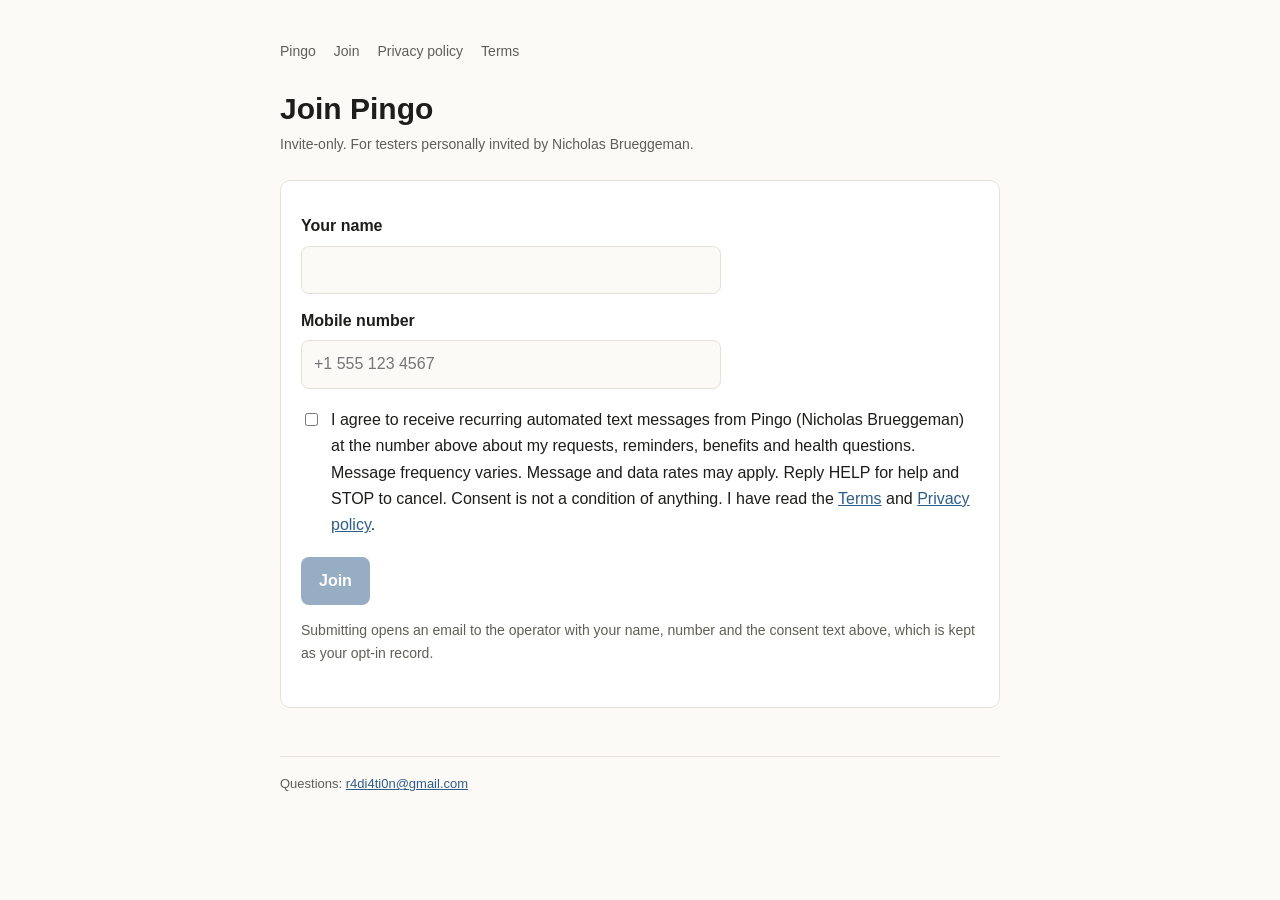
==== join.html @ 90ccc4e3 "Pingo privacy policy, terms and SMS opt-in page" ====
<!doctype html>
<html lang="en"><head><meta charset="utf-8"><meta name="viewport" content="width=device-width, initial-scale=1">
<title>Join Pingo</title><link rel="stylesheet" href="style.css"></head>
<body><main>
<nav><a href="./">Pingo</a><a href="join.html">Join</a><a href="privacy.html">Privacy policy</a><a href="terms.html">Terms</a></nav>
<h1>Join Pingo</h1>
<p class="meta">Invite-only. For testers personally invited by Nicholas Brueggeman.</p>
<form id="optin" class="box" action="mailto:r4di4ti0n@gmail.com?subject=Pingo%20opt-in" method="post" enctype="text/plain">
  <label for="name">Your name</label>
  <input id="name" name="name" type="text" autocomplete="name" required>
  <label for="phone">Mobile number</label>
  <input id="phone" name="mobile" type="tel" autocomplete="tel" placeholder="+1 555 123 4567" required>
  <label class="consent"><input id="agree" name="consent" type="checkbox" value="yes">
    <span id="consent-text">I agree to receive recurring automated text messages from Pingo (Nicholas Brueggeman) at the number above about my requests, reminders, benefits and health questions. Message frequency varies. Message and data rates may apply. Reply HELP for help and STOP to cancel. Consent is not a condition of anything. I have read the <a href="terms.html">Terms</a> and <a href="privacy.html">Privacy policy</a>.</span></label>
  <button id="submit" type="submit" disabled>Join</button>
  <p class="meta" style="margin-top:14px">Submitting opens an email to the operator with your name, number and the consent text above, which is kept as your opt-in record.</p>
</form>
<script>
const f=document.getElementById('optin'),a=document.getElementById('agree'),b=document.getElementById('submit');
a.addEventListener('change',()=>{b.disabled=!a.checked});
f.addEventListener('submit',e=>{e.preventDefault();if(!a.checked)return;
 const body=['Name: '+f.elements['name'].value,'Mobile: '+f.elements['mobile'].value,'Consent: yes','Consent text: '+document.getElementById('consent-text').innerText,'Submitted: '+new Date().toISOString()].join('\n');
 location.href='mailto:r4di4ti0n@gmail.com?subject='+encodeURIComponent('Pingo opt-in')+'&body='+encodeURIComponent(body);});
</script>
<footer>Questions: <a href="mailto:r4di4ti0n@gmail.com">r4di4ti0n@gmail.com</a></footer>
</main></body></html>
---- style.css ----
:root{--bg:#fbfaf7;--ink:#1d1d1b;--muted:#5f5e58;--line:#e4e1d8;--accent:#2f5d8a;--panel:#fff;color-scheme:light}
@media (prefers-color-scheme:dark){:root{--bg:#141413;--ink:#ecebe6;--muted:#a3a198;--line:#2f2e2a;--accent:#8fb6e0;--panel:#1c1c1a;color-scheme:dark}}
*{box-sizing:border-box}
body{margin:0;background:var(--bg);color:var(--ink);font:16px/1.65 -apple-system,BlinkMacSystemFont,"Segoe UI",Roboto,Arial,sans-serif}
main{max-width:760px;margin:0 auto;padding:40px 20px 80px}
nav{display:flex;gap:18px;flex-wrap:wrap;margin-bottom:28px;font-size:14px}
nav a{color:var(--muted);text-decoration:none}nav a:hover{color:var(--accent)}
h1{font-size:30px;line-height:1.2;margin:0 0 6px}
h2{font-size:19px;margin:30px 0 8px}
.meta{color:var(--muted);font-size:14px;margin:0 0 24px}
a{color:var(--accent)}
.box{background:var(--panel);border:1px solid var(--line);border-radius:10px;padding:18px 20px;margin:20px 0}
label{display:block;font-weight:600;margin:14px 0 6px}
input[type=text],input[type=tel]{width:100%;max-width:420px;padding:10px 12px;border:1px solid var(--line);border-radius:8px;background:var(--bg);color:var(--ink);font:inherit}
.consent{display:flex;gap:10px;align-items:flex-start;margin:18px 0;font-weight:400}
.consent input{margin-top:6px;flex:none}
button{background:var(--accent);color:#fff;border:0;border-radius:8px;padding:11px 18px;font:inherit;font-weight:600;cursor:pointer}
button:disabled{opacity:.5;cursor:not-allowed}
footer{margin-top:48px;border-top:1px solid var(--line);padding-top:16px;color:var(--muted);font-size:13px}
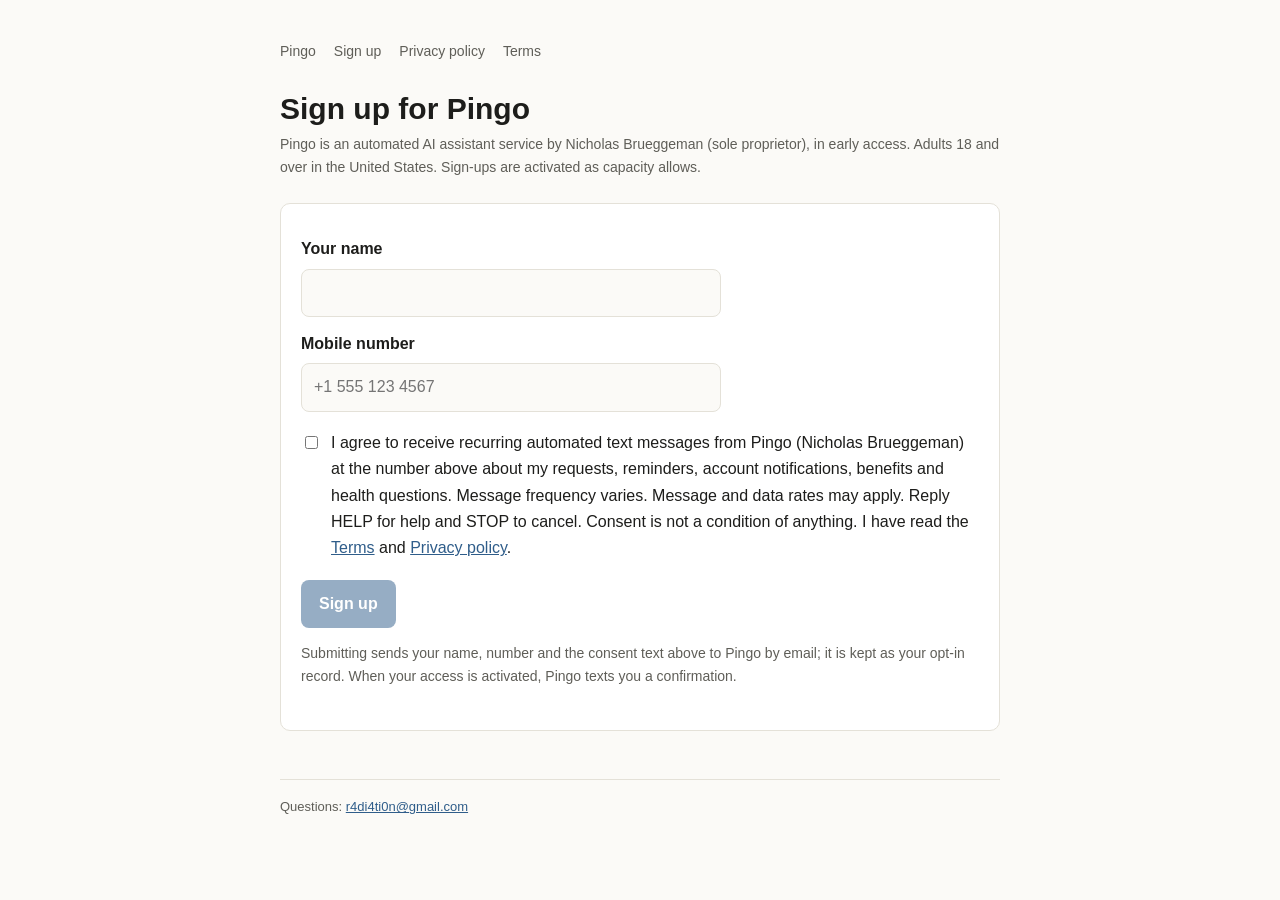
==== commit 681fe7a5: "Describe Pingo as an automated assistant service; sign-up wording" ====
--- a/join.html
+++ b/join.html
@@ -1,19 +1,19 @@
 <!doctype html>
 <html lang="en"><head><meta charset="utf-8"><meta name="viewport" content="width=device-width, initial-scale=1">
-<title>Join Pingo</title><link rel="stylesheet" href="style.css"></head>
+<title>Sign up for Pingo</title><link rel="stylesheet" href="style.css"></head>
 <body><main>
-<nav><a href="./">Pingo</a><a href="join.html">Join</a><a href="privacy.html">Privacy policy</a><a href="terms.html">Terms</a></nav>
-<h1>Join Pingo</h1>
-<p class="meta">Invite-only. For testers personally invited by Nicholas Brueggeman.</p>
+<nav><a href="./">Pingo</a><a href="join.html">Sign up</a><a href="privacy.html">Privacy policy</a><a href="terms.html">Terms</a></nav>
+<h1>Sign up for Pingo</h1>
+<p class="meta">Pingo is an automated AI assistant service by Nicholas Brueggeman (sole proprietor), in early access. Adults 18 and over in the United States. Sign-ups are activated as capacity allows.</p>
 <form id="optin" class="box" action="mailto:r4di4ti0n@gmail.com?subject=Pingo%20opt-in" method="post" enctype="text/plain">
   <label for="name">Your name</label>
   <input id="name" name="name" type="text" autocomplete="name" required>
   <label for="phone">Mobile number</label>
   <input id="phone" name="mobile" type="tel" autocomplete="tel" placeholder="+1 555 123 4567" required>
   <label class="consent"><input id="agree" name="consent" type="checkbox" value="yes">
-    <span id="consent-text">I agree to receive recurring automated text messages from Pingo (Nicholas Brueggeman) at the number above about my requests, reminders, benefits and health questions. Message frequency varies. Message and data rates may apply. Reply HELP for help and STOP to cancel. Consent is not a condition of anything. I have read the <a href="terms.html">Terms</a> and <a href="privacy.html">Privacy policy</a>.</span></label>
-  <button id="submit" type="submit" disabled>Join</button>
-  <p class="meta" style="margin-top:14px">Submitting opens an email to the operator with your name, number and the consent text above, which is kept as your opt-in record.</p>
+    <span id="consent-text">I agree to receive recurring automated text messages from Pingo (Nicholas Brueggeman) at the number above about my requests, reminders, account notifications, benefits and health questions. Message frequency varies. Message and data rates may apply. Reply HELP for help and STOP to cancel. Consent is not a condition of anything. I have read the <a href="terms.html">Terms</a> and <a href="privacy.html">Privacy policy</a>.</span></label>
+  <button id="submit" type="submit" disabled>Sign up</button>
+  <p class="meta" style="margin-top:14px">Submitting sends your name, number and the consent text above to Pingo by email; it is kept as your opt-in record. When your access is activated, Pingo texts you a confirmation.</p>
 </form>
 <script>
 const f=document.getElementById('optin'),a=document.getElementById('agree'),b=document.getElementById('submit');
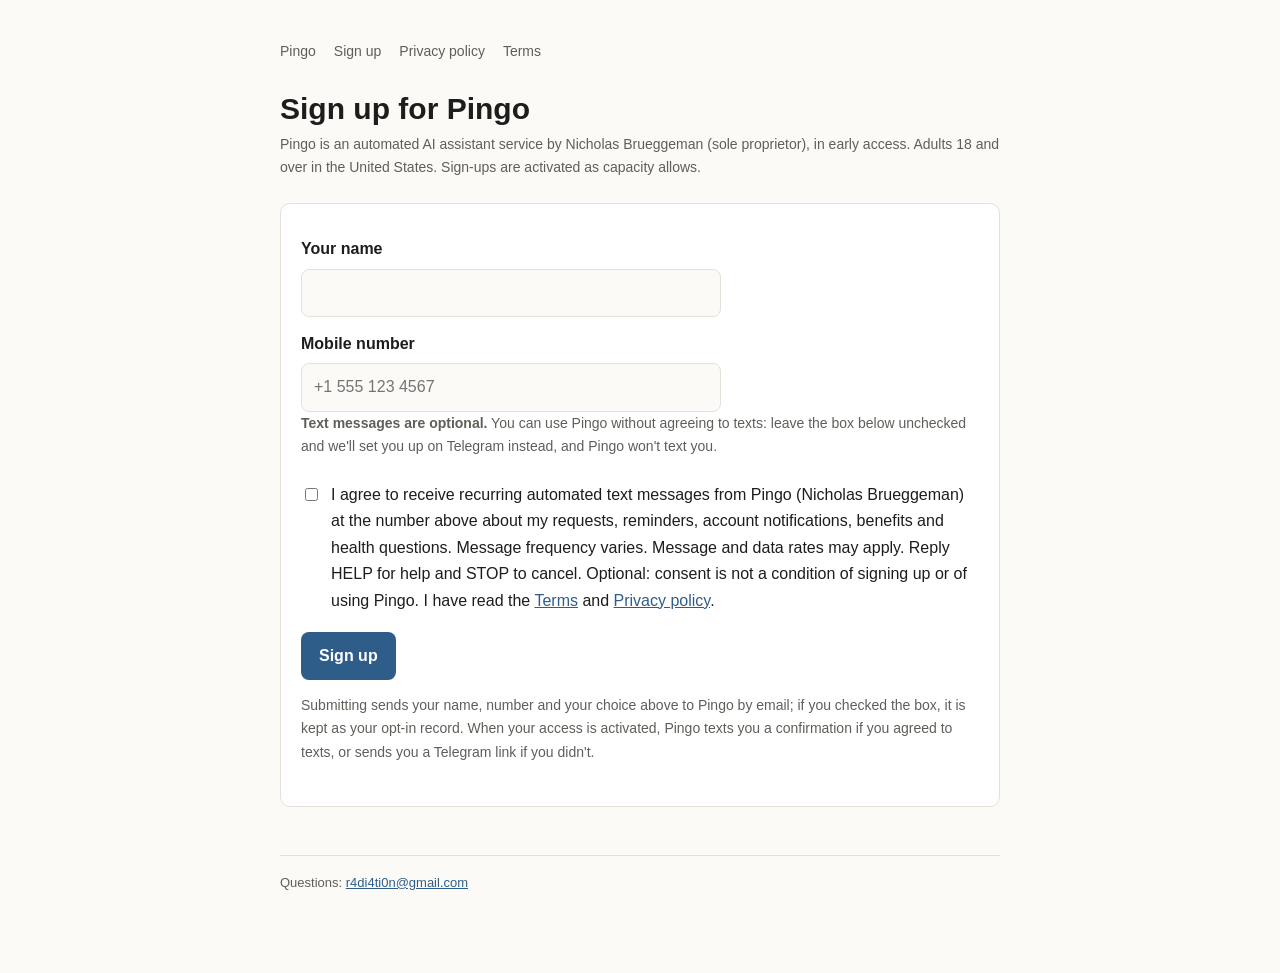
==== commit 80812242: "Text consent is optional: sign up without it and use Pingo on Telegram (Twilio error 30923)" ====
--- a/join.html
+++ b/join.html
@@ -10,16 +10,16 @@
   <input id="name" name="name" type="text" autocomplete="name" required>
   <label for="phone">Mobile number</label>
   <input id="phone" name="mobile" type="tel" autocomplete="tel" placeholder="+1 555 123 4567" required>
+  <p class="meta"><strong>Text messages are optional.</strong> You can use Pingo without agreeing to texts: leave the box below unchecked and we'll set you up on Telegram instead, and Pingo won't text you.</p>
   <label class="consent"><input id="agree" name="consent" type="checkbox" value="yes">
-    <span id="consent-text">I agree to receive recurring automated text messages from Pingo (Nicholas Brueggeman) at the number above about my requests, reminders, account notifications, benefits and health questions. Message frequency varies. Message and data rates may apply. Reply HELP for help and STOP to cancel. Consent is not a condition of anything. I have read the <a href="terms.html">Terms</a> and <a href="privacy.html">Privacy policy</a>.</span></label>
-  <button id="submit" type="submit" disabled>Sign up</button>
-  <p class="meta" style="margin-top:14px">Submitting sends your name, number and the consent text above to Pingo by email; it is kept as your opt-in record. When your access is activated, Pingo texts you a confirmation.</p>
+    <span id="consent-text">I agree to receive recurring automated text messages from Pingo (Nicholas Brueggeman) at the number above about my requests, reminders, account notifications, benefits and health questions. Message frequency varies. Message and data rates may apply. Reply HELP for help and STOP to cancel. Optional: consent is not a condition of signing up or of using Pingo. I have read the <a href="terms.html">Terms</a> and <a href="privacy.html">Privacy policy</a>.</span></label>
+  <button id="submit" type="submit">Sign up</button>
+  <p class="meta" style="margin-top:14px">Submitting sends your name, number and your choice above to Pingo by email; if you checked the box, it is kept as your opt-in record. When your access is activated, Pingo texts you a confirmation if you agreed to texts, or sends you a Telegram link if you didn't.</p>
 </form>
 <script>
-const f=document.getElementById('optin'),a=document.getElementById('agree'),b=document.getElementById('submit');
-a.addEventListener('change',()=>{b.disabled=!a.checked});
-f.addEventListener('submit',e=>{e.preventDefault();if(!a.checked)return;
- const body=['Name: '+f.elements['name'].value,'Mobile: '+f.elements['mobile'].value,'Consent: yes','Consent text: '+document.getElementById('consent-text').innerText,'Submitted: '+new Date().toISOString()].join('\n');
+const f=document.getElementById('optin'),a=document.getElementById('agree');
+f.addEventListener('submit',e=>{e.preventDefault();
+ const body=['Name: '+f.elements['name'].value,'Mobile: '+f.elements['mobile'].value,'Text messages: '+(a.checked?'yes (consented)':'no (use Telegram, no texts)'),...(a.checked?['Consent text: '+document.getElementById('consent-text').innerText]:[]),'Submitted: '+new Date().toISOString()].join('\n');
  location.href='mailto:r4di4ti0n@gmail.com?subject='+encodeURIComponent('Pingo opt-in')+'&body='+encodeURIComponent(body);});
 </script>
 <footer>Questions: <a href="mailto:r4di4ti0n@gmail.com">r4di4ti0n@gmail.com</a></footer>
